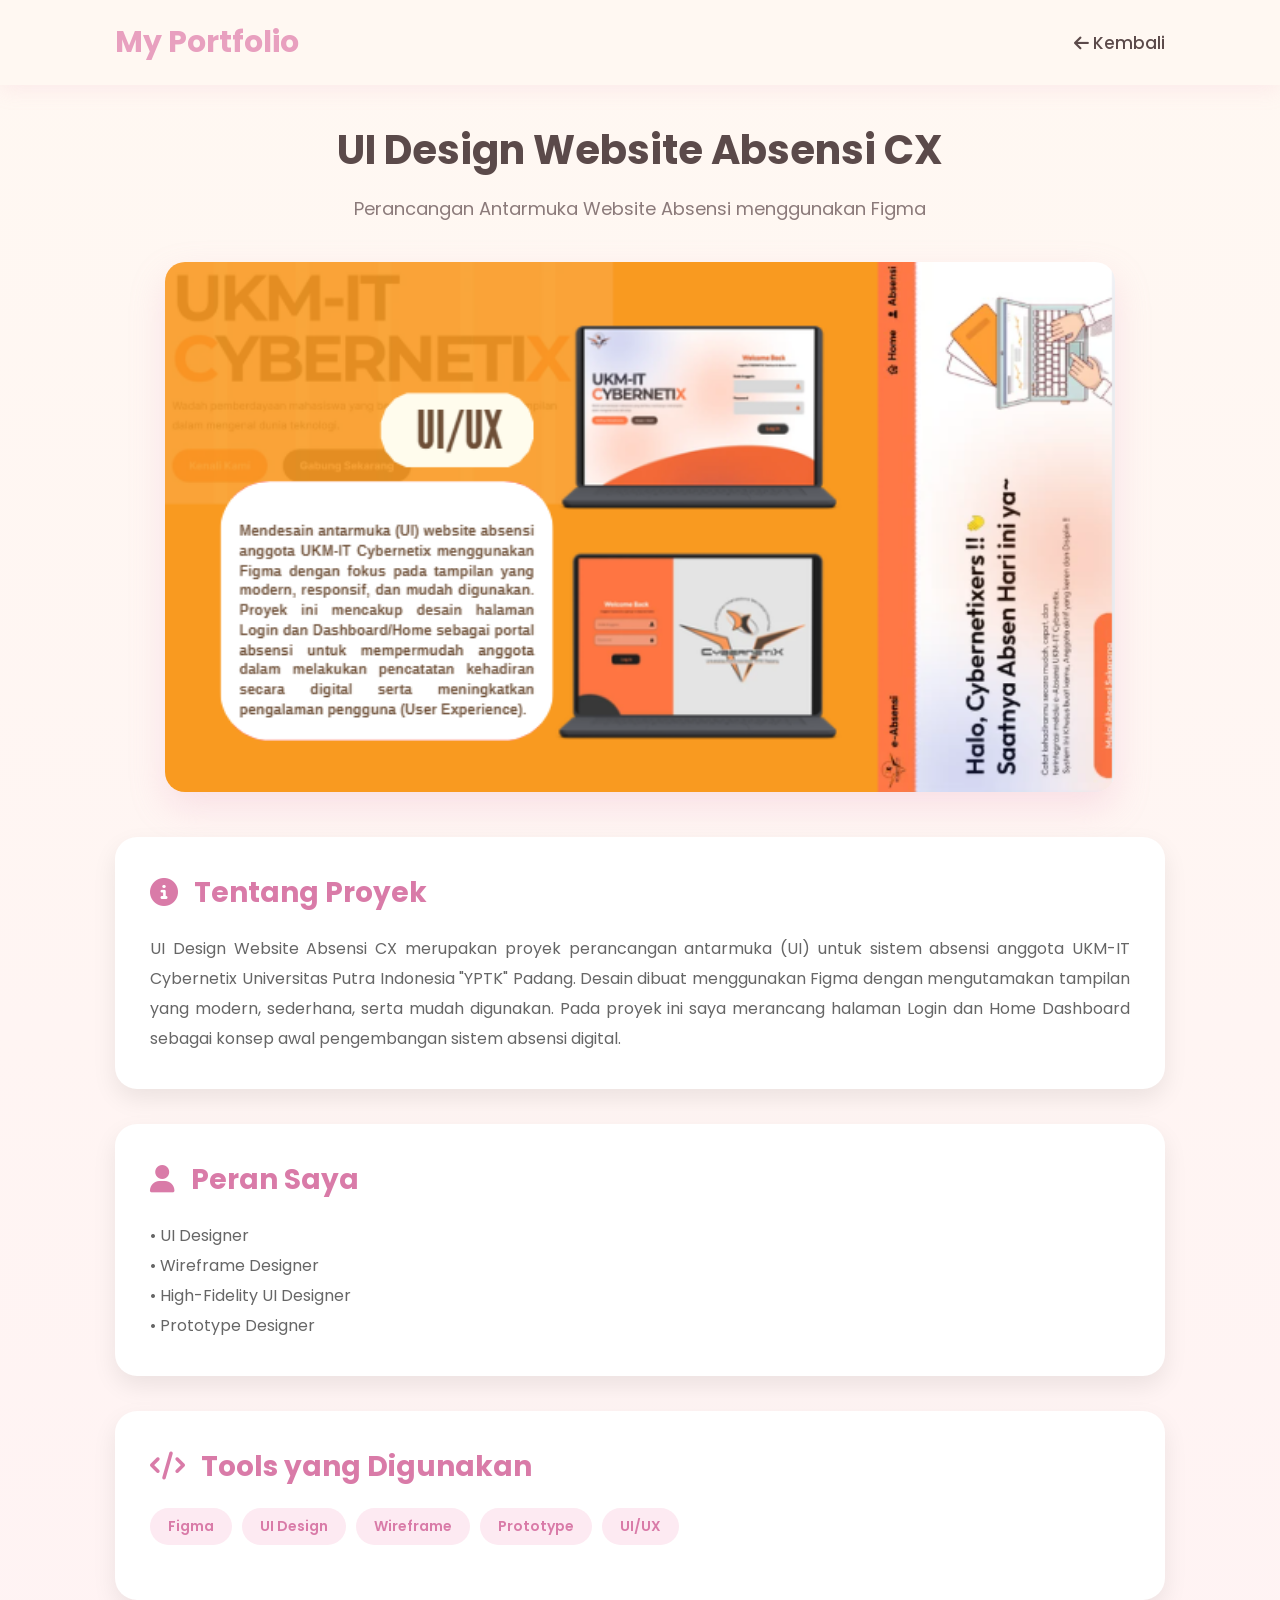
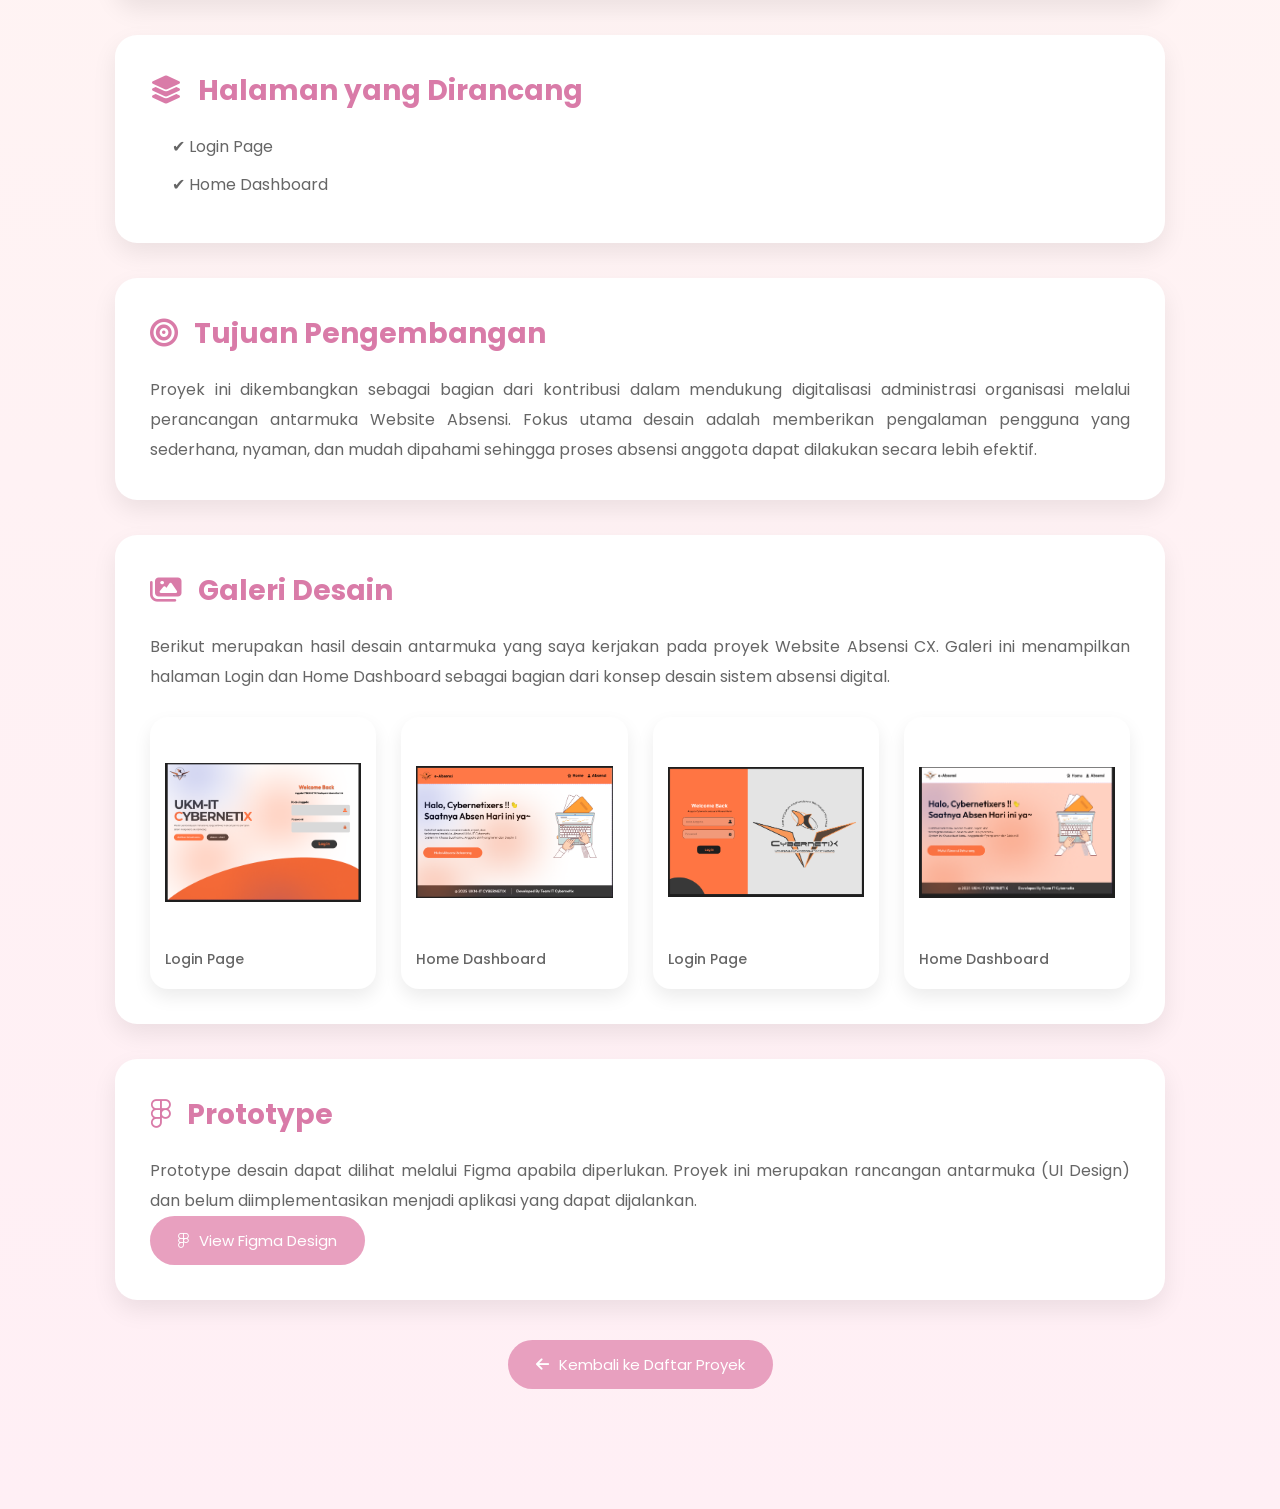
==== cx.html @ 1b03109c "Add files via upload" ====
<!DOCTYPE html>
<html lang="id">

<head>

<meta charset="UTF-8">
<meta name="viewport" content="width=device-width, initial-scale=1.0">

<title>UI Design Website Absensi CX | Vazra Illahi</title>

<link rel="stylesheet" href="style.css">

<link href="https://fonts.googleapis.com/css2?family=Poppins:wght@300;400;500;600;700;800&display=swap" rel="stylesheet">

<link rel="stylesheet"
href="https://cdnjs.cloudflare.com/ajax/libs/font-awesome/6.7.2/css/all.min.css">

</head>

<body>

<header class="header">

<a href="index.html" class="logo">
<span>My Portfolio</span>
</a>

<nav class="navbar">

<a href="project.html">
<i class="fa-solid fa-arrow-left"></i>
Kembali
</a>

</nav>

</header>

<section class="project-detail">

<h1 class="heading">
UI Design Website Absensi CX
</h1>

<p class="project-subtitle">
Perancangan Antarmuka Website Absensi menggunakan Figma
</p>

<img src="images/project4.png" class="hero-image">

<!-- ================= Tentang ================= -->

<div class="detail-box">

<h2>
<i class="fa-solid fa-circle-info"></i>
Tentang Proyek
</h2>

<p>

UI Design Website Absensi CX merupakan proyek perancangan antarmuka
(UI) untuk sistem absensi anggota UKM-IT Cybernetix Universitas Putra
Indonesia "YPTK" Padang. Desain dibuat menggunakan Figma dengan
mengutamakan tampilan yang modern, sederhana, serta mudah digunakan.
Pada proyek ini saya merancang halaman Login dan Home Dashboard
sebagai konsep awal pengembangan sistem absensi digital.

</p>

</div>

<!-- ================= Peran ================= -->

<div class="detail-box">

<h2>
<i class="fa-solid fa-user"></i>
Peran Saya
</h2>

<p>

• UI Designer

<br>

• Wireframe Designer

<br>

• High-Fidelity UI Designer

<br>

• Prototype Designer

</p>

</div>

<!-- ================= Teknologi ================= -->

<div class="detail-box">

<h2>
<i class="fa-solid fa-code"></i>
Tools yang Digunakan
</h2>

<div class="project-tech">

<span>Figma</span>

<span>UI Design</span>

<span>Wireframe</span>

<span>Prototype</span>

<span>UI/UX</span>

</div>

</div>

<!-- ================= Halaman ================= -->

<div class="detail-box">

<h2>
<i class="fa-solid fa-layer-group"></i>
Halaman yang Dirancang
</h2>

<ul>

<li>✔ Login Page</li>

<li>✔ Home Dashboard</li>

</ul>

</div>

<!-- ================= Tujuan ================= -->

<div class="detail-box">

<h2>

<i class="fa-solid fa-bullseye"></i>

Tujuan Pengembangan

</h2>

<p>

Proyek ini dikembangkan sebagai bagian dari kontribusi dalam
mendukung digitalisasi administrasi organisasi melalui perancangan
antarmuka Website Absensi. Fokus utama desain adalah memberikan
pengalaman pengguna yang sederhana, nyaman, dan mudah dipahami
sehingga proses absensi anggota dapat dilakukan secara lebih efektif.

</p>

</div>

<!-- ================= Gallery ================= -->

<div class="detail-box">

<h2>

<i class="fa-solid fa-images"></i>

Galeri Desain

</h2>

<p class="gallery-text">

Berikut merupakan hasil desain antarmuka yang saya kerjakan pada
proyek Website Absensi CX. Galeri ini menampilkan halaman Login
dan Home Dashboard sebagai bagian dari konsep desain sistem absensi
digital.

</p>

<div class="gallery">

<div class="gallery-item">
<img src="images/cxdesain1.png">
<p>Login Page</p>
</div>

<div class="gallery-item">
<img src="images/cxdesain2.png">
<p>Home Dashboard</p>
</div>

<div class="gallery-item">
<img src="images/cxdesain3.png">
<p>Login Page</p>
</div>

<div class="gallery-item">
<img src="images/cxdesain4.png">
<p>Home Dashboard</p>
</div>

</div>

</div>

<!-- ================= Prototype ================= -->

<div class="detail-box">

<h2>

<i class="fa-brands fa-figma"></i>

Prototype

</h2>

<p>

Prototype desain dapat dilihat melalui Figma apabila diperlukan.
Proyek ini merupakan rancangan antarmuka (UI Design) dan belum
diimplementasikan menjadi aplikasi yang dapat dijalankan.

</p>

<a href="https://www.figma.com/design/jfM1y0hmp3lhwWp7ciaz3V/Untitled?node-id=0-1&t=AN0qfxcrF9QN7iwA-1"
target="_blank"
class="project-btn">

<i class="fa-brands fa-figma"></i>
View Figma Design

</a>

</div>

<div style="text-align:center;margin-top:40px;">

<a href="project.html" class="project-btn">

<i class="fa-solid fa-arrow-left"></i>

Kembali ke Daftar Proyek

</a>

</div>

</section>

</body>

</html>
---- style.css ----
/* ==========================================================
   GOOGLE FONT
========================================================== */
@import url('https://fonts.googleapis.com/css2?family=Poppins:wght@300;400;500;600;700;800&display=swap');

/* ==========================================================
   RESET
========================================================== */
*{
    margin:0;
    padding:0;
    box-sizing:border-box;
    text-decoration:none;
    list-style:none;
    scroll-behavior:smooth;
    font-family:'Poppins',sans-serif;
}

html{
    font-size:62.5%;
    overflow-x:hidden;
}

body{
    background:#FFF8F2;
    color:#5B4A4A;
    overflow-x:hidden;
}

img{
    display:block;
    max-width:100%;
}

section{
    min-height:100vh;
    padding:10rem 9% 4rem;
}

/* ==========================================================
   SCROLLBAR
========================================================== */
::-webkit-scrollbar{
    width:10px;
}

::-webkit-scrollbar-track{
    background:#FFF8F2;
}

::-webkit-scrollbar-thumb{
    background:#E8A0BF;
    border-radius:30px;
}

::-webkit-scrollbar-thumb:hover{
    background:#D97BA8;
}

/* ==========================================================
   HEADER
========================================================== */

.header{
    position:fixed;
    top:0;
    left:0;
    width:100%;
    padding:2rem 9%;
    display:flex;
    justify-content:space-between;
    align-items:center;
    background:rgba(255,248,242,.95);
    backdrop-filter:blur(12px);
    box-shadow:0 5px 20px rgba(232,160,191,.15);
    z-index:1000;
}

/* ==========================================================
   LOGO
========================================================== */

.logo{
    font-size:3rem;
    font-weight:700;
    color:#5B4A4A;
}

.logo span{
    color:#E8A0BF;
}

/* ==========================================================
   NAVBAR
========================================================== */

.navbar{
    display:flex;
    gap:3rem;
}

.navbar a{
    position:relative;
    color:#5B4A4A;
    font-size:1.7rem;
    font-weight:500;
    transition:.3s;
}

.navbar a:hover,
.navbar a.active{
    color:#D97BA8;
}

.navbar a::after{
    content:"";
    position:absolute;
    left:0;
    bottom:-8px;
    width:0;
    height:3px;
    background:#E8A0BF;
    transition:.35s;
}

.navbar a:hover::after,
.navbar a.active::after{
    width:100%;
}

/* ==========================================================
   MENU ICON
========================================================== */

#menu-icon{
    display:none;
    font-size:3rem;
    color:#D97BA8;
    cursor:pointer;
}

/* ==========================================================
   SECTION TITLE
========================================================== */

.heading{
    text-align:center;
    font-size:4rem;
    font-weight:700;
    margin-bottom:6rem;
    color:#5B4A4A;
}

.heading span{
    color:#D97BA8;
}

/* ==========================================================
   HOME
========================================================== */

.home{
    display:flex;
    justify-content:space-between;
    align-items:center;
    gap:6rem;
}

.home-content{
    max-width:650px;
}

.home-content h3{
    font-size:2.8rem;
    color:#8B6F74;
}

.home-content h1{
    margin:.8rem 0;
    font-size:6.5rem;
    color:#5B4A4A;
}

.home-content h2{
    margin-bottom:2rem;
    font-size:3rem;
    color:#5B4A4A;
}

.home-content h2 span{
    color:#D97BA8;
}

.home-content p{
    margin-bottom:3rem;
    font-size:1.7rem;
    line-height:3rem;
    color:#7C676B;
}

/* ==========================================================
   SOCIAL
========================================================== */

.social-icons{
    display:flex;
    gap:18px;
    margin-bottom:35px;
}

.social-icons a{
    width:50px;
    height:50px;
    border-radius:50%;
    display:flex;
    justify-content:center;
    align-items:center;
    border:2px solid #E8A0BF;
    color:#D97BA8;
    background:#fff;
    font-size:20px;
    transition:.35s;
}

.social-icons a:hover{
    background:#E8A0BF;
    color:#fff;
    transform:translateY(-8px);
    box-shadow:0 10px 25px rgba(232,160,191,.35);
}

/* ==========================================================
   BUTTON
========================================================== */

.btn-group{
    display:flex;
    gap:20px;
    flex-wrap:wrap;
}

.btn,
.btn2{
    display:inline-flex;
    align-items:center;
    justify-content:center;
    gap:10px;
    padding:15px 35px;
    border-radius:40px;
    font-size:1.6rem;
    font-weight:600;
    transition:.35s;
}

.btn{
    background:#E8A0BF;
    color:#fff;
}

.btn:hover{
    background:#D97BA8;
    transform:translateY(-5px);
    box-shadow:0 10px 25px rgba(232,160,191,.35);
}

.btn2{
    border:2px solid #E8A0BF;
    color:#D97BA8;
}

.btn2:hover{
    background:#E8A0BF;
    color:#fff;
}

/* ==========================================================
   PROFILE
========================================================== */

.home-img{
    display:flex;
    justify-content:center;
    align-items:center;
}

.home-img img{
    width:380px;
    height:380px;
    object-fit:cover;
    border-radius:50%;
    border:8px solid #F5C7DA;
    box-shadow:
        0 0 20px #F5C7DA,
        0 0 45px #FDEAF2;
    animation:floatImage 4s ease-in-out infinite;
}

@keyframes floatImage{

    0%{
        transform:translateY(0);
    }

    50%{
        transform:translateY(-15px);
    }

    100%{
        transform:translateY(0);
    }

}

/* ==========================================================
   ABOUT
========================================================== */

#tentang{
    background:#FDF2F8;
}

.about-content{
    max-width:900px;
    margin:auto;
    background:#fff;
    padding:45px;
    border-radius:25px;
    box-shadow:0 10px 30px rgba(232,160,191,.15);
    transition:.35s;
}

.about-content:hover{
    transform:translateY(-8px);
    box-shadow:0 15px 35px rgba(232,160,191,.35);
}

.about-content p{
    text-align:justify;
    color:#7C676B;
    font-size:1.7rem;
    line-height:3rem;
}

/* ==========================================================
   RESPONSIVE
========================================================== */

@media(max-width:991px){

.home{
    flex-direction:column-reverse;
    text-align:center;
}

.home-img img{
    width:300px;
    height:300px;
}

.about-content{
    padding:35px;
}

}

@media(max-width:768px){

html{
    font-size:55%;
}

.navbar{
    gap:2rem;
}

.heading{
    font-size:3.2rem;
}

.home-content h1{
    font-size:5rem;
}

.home-content h2{
    font-size:2.6rem;
}

.about-content{
    padding:30px;
}

.about-content p{
    text-align:left;
}

}

/*=================================================
                    SKILLS
=================================================*/

#skills-page{
    padding:120px 9%;
    background:#FFF8F2;
    min-height:100vh;
}

.skills-section{
    display:grid;
    grid-template-columns:repeat(3,1fr);
    gap:25px;
    align-items:stretch;
    margin-top:40px;
}

.skill-card{

    background:#fff;

    border-radius:25px;

    padding:28px;

    box-shadow:0 12px 30px rgba(233,170,195,.18);

    transition:.35s;

    display:flex;

    flex-direction:column;

    height:100%;
}

.skill-card:hover{

    transform:translateY(-8px);

    box-shadow:0 20px 40px rgba(233,170,195,.28);

}

.skill-card h3{

    color:#e37ba8;

    margin-bottom:22px;

    font-size:20px;

    display:flex;

    align-items:center;

    gap:12px;

}

.skill-card ul{

    list-style:none;

    padding:0;

    margin:0;

}

.skill-card ul li{

    margin-bottom:18px;

    line-height:1.7;

    color:#555;

    font-size:12px;

}

/*=================================================
                    TOOLS
=================================================*/

.tools-grid{
    display:grid;
    grid-template-columns:repeat(3,1fr);
    gap:20px;
    margin-top:20px;
}

.tool{
    text-align:center;
}

.tool i{
    width:65px;
    height:65px;
    border-radius:50%;
    display:flex;
    justify-content:center;
    align-items:center;
    margin:auto;
    background:#FDEAF2;
    font-size:32px;
    box-shadow:0 8px 20px rgba(232,160,191,.20);
    transition:.35s;
}

.tool img{
    width:45px;
    height:45px;
    object-fit:contain;
    margin:auto;
}

.tool i:hover{
    transform:translateY(-6px);
}

.tool span{
    display:block;
    margin-top:12px;
    font-size:14px;
    font-weight:600;
    color:#555;
}

/*=================================================
                EDUCATION
=================================================*/

#pendidikan{
    padding:120px 9%;
    background:#FFF8F2;
}

.education-gallery{
    display: grid;
    grid-template-columns: repeat(3, 220px);
    justify-content: center;
    gap: 25px;
}

.education-image img{
    width:50%;
    height:250px;
    object-fit:cover;
    border-radius:20px;
}

.timeline{
    position:relative;
}

.timeline::before{
    content:"";
    position:absolute;
    left:5px;
    width:4px;
    height:100%;
    background:#E8A0BF;
}

.timeline-item{
    position:relative;
    padding-left:55px;
    margin-bottom:30px;
}
.circle{
    position:absolute;
    left:8px;
    top:18px;
    width:28px;
    height:28px;
    border-radius:50%;
    background:#E8A0BF;
    border:5px solid #FFF8F2;
}

.content{
    width:100%;
    background:#fff;
    border-radius:20px;
    padding:25px;
    overflow:hidden;
}

.content:hover{
    transform:translateY(-8px);
    box-shadow:0 15px 30px rgba(232,160,191,.30);
}

.date{
    display:inline-block;
    background:#FDEAF2;
    color:#D97BA8;
    padding:8px 18px;
    border-radius:30px;
    font-size:14px;
    font-weight:600;
    margin-bottom:20px;
}

.content h3{
    font-size:26px;
    color:#444;
}

.content h4{
    color:#D97BA8;
    font-size:19px;
    margin:15px 0;
}

.content p{
    color:#666;
    font-size:16px;
    line-height:30px;
    text-align:justify;
}

/*==========================
    EDUCATION MODERN
===========================*/

.content{

    position:relative;

    border-radius:25px;

    background:#fff;

    padding:35px;

    box-shadow:0 15px 35px rgba(232,160,191,.12);

    transition:.35s;

}

.content:hover{

    transform:translateY(-8px);

    box-shadow:0 20px 45px rgba(232,160,191,.28);

}

.content::before{

    content:"";

    position:absolute;

    top:0;
    left:0;

    width:100%;
    height:6px;

    background:linear-gradient(
        90deg,
        #E8A0BF,
        #F7BDD6,
        #FFE5EF
    );

}

/*========== INFO BOX ==========*/

.edu-info{

    display:flex;

    gap:18px;

    margin:25px 0;

}

.info-box{

    flex:1;

    background:#FFF3F8;

    border-radius:18px;

    padding:18px;

    text-align:center;

    transition:.35s;

    box-shadow:0 8px 18px rgba(232,160,191,.12);

}

.info-box:hover{

    transform:translateY(-6px);

}

.info-box i{

    font-size:22px;

    color:#E37BA8;

    margin-bottom:8px;

}

.info-box span{

    display:block;

    font-size:12px;

    color:#888;

}

.info-box h5{

    font-size:18px;

    margin-top:5px;

    color:#444;

}

/*========== TAG ==========*/

.edu-tags{

    display:flex;

    flex-wrap:wrap;

    gap:10px;

    margin-top:20px;

}

.edu-tags span{

    background:#FFE6F2;

    color:#D97BA8;

    padding:8px 16px;

    border-radius:30px;

    font-size:13px;

    font-weight:600;

}

@media (max-width:768px){

.content{

    padding:22px;

}

.edu-info{

    display:flex;

    flex-direction:row;

    gap:8px;

}

.info-box{

    flex:1;

    min-width:0;

    padding:10px 6px;

}

.info-box i{

    font-size:16px;

}

.info-box span{

    font-size:9px;

}

.info-box h5{

    font-size:12px;

}

.content h3{

    font-size:22px;

}

.content h4{

    font-size:17px;

}

.content p{

    font-size:14px;

    line-height:26px;

}

}
/*=================================================
                EXPERIENCE
=================================================*/

#experience-page{
    padding:120px 9%;
    background:#FFF8F2;
}

.experience-timeline{
    max-width:950px;
    margin:auto;
    position:relative;
}

.experience-timeline::before{
    content:"";
    position:absolute;
    left:20px;
    width:4px;
    height:100%;
    background:#E8A0BF;
}

.experience-item{

    position:relative;

    padding-left:70px;

    margin-bottom:40px;

    width:100%;

}

.experience-dot{
    position:absolute;
    left:8px;
    top:18px;
    width:28px;
    height:28px;
    background:#E8A0BF;
    border-radius:50%;
    border:5px solid #FFF8F2;
}

.experience-content{
    width:100%;
    max-width:100%;
    background:#fff;
    padding:35px;
    border-radius:20px;
    box-shadow:0 10px 25px rgba(0,0,0,.08);
    box-sizing:border-box;
}

.experience-content:hover{
    transform:translateY(-8px);
    box-shadow:0 15px 35px rgba(232,160,191,.30);
}

.experience-year{
    display:inline-block;
    background:#FDEAF2;
    color:#D97BA8;
    padding:8px 18px;
    border-radius:30px;
    font-size:14px;
    font-weight:600;
    margin-bottom:18px;
}

.experience-content h3{
    font-size:24px;
    color:#444;
    margin-bottom:15px;
}

.experience-content p{
    color:#666;
    font-size:16px;
    line-height:30px;
}

/*=================================================
                GALLERY FOTO
=================================================*/

.activity-gallery{
    display:flex;
    flex-wrap:wrap;
    gap:15px;
    margin-top:25px;
}

.activity-gallery img{
    width:230px;
    height:170px;
    object-fit:cover;
    border-radius:15px;
    border:4px solid #fff;
    box-shadow:0 8px 20px rgba(0,0,0,.08);
    transition:.35s;
}

.activity-gallery img:hover{
    transform:scale(1.05);
}

/*=================================================
        ORGANIZATION CERTIFICATE
=================================================*/

.organization-certificate{
    margin-top:35px;
}

.organization-certificate h4{
    color:#D97BA8;
    font-size:12px;
    margin-bottom:10px;
}

.certificate-gallery{
    display:flex;
    flex-wrap:wrap;
    gap:20px;
}

.certificate-gallery img{
    width:200px;
    border-radius:15px;
    border:4px solid #fff;
    box-shadow:0 10px 20px rgba(0,0,0,.08);
    transition:.35s;
}

.certificate-gallery img:hover{
    transform:scale(1.05);
}

/* ================= Certificates ================= */

.certificate-container{
    display: grid;
    grid-template-columns: repeat(3, 1fr);
    gap: 25px;
    margin-top: 40px;
}

.certificate-card{
    background: #fff;
    border-radius: 20px;
    overflow: hidden;
    box-shadow: 0 10px 25px rgba(232, 160, 191, 0.18);
    transition: 0.3s;
    text-align: center;
    padding-bottom: 20px;
}

.certificate-card:hover{
    transform: translateY(-8px);
    box-shadow: 0 15px 35px rgba(232,160,191,.3);
}

.certificate-card img{
    width: 100%;
    height: 220px;
    object-fit: cover;
}

.certificate-card h3{
    margin: 15px 15px 8px;
    font-size: 18px;
    color: #444;
}

.certificate-card p{
    font-size: 14px;
    color: #777;
}

/* Tablet */

@media (max-width:992px){

    .certificate-container{
        grid-template-columns: repeat(4,1fr);
    }

}



/* Mobile */

@media (max-width:768px){

    .certificate-container{
        grid-template-columns:4fr;
    }

}

/*=================================================
                RESPONSIVE
=================================================*/

@media(max-width:991px){

.education-wrapper{
    grid-template-columns:1fr;
}

.education-image{
    text-align:center;
}

.education-image img{
    width:280px;
}

.tools-grid{
    grid-template-columns:repeat(2,1fr);
}

.activity-gallery{
    justify-content:center;
}

}

@media(max-width:768px){

.tools-grid{
    grid-template-columns:repeat(2,1fr);
}

.activity-gallery img{
    width:100%;
    max-width:280px;
    height:180px;
}

.certificate-gallery{
    justify-content:center;
}

.certificate-gallery img{
    width:280px;
}

.timeline-item{

    position:relative;

    padding-left:70px;

    margin-bottom:40px;

    width:100%;

}

.timeline::before,
.experience-timeline::before{
    left:15px;
}

.circle,
.experience-dot{
    left:2px;
}

}

/*==================================================
                PROJECT PAGE
==================================================*/

#projects-page{
    padding:90px 9% 80px;
    background:#FFF8F2;
    min-height:100vh;
}

.heading{
    margin-bottom:15px;
}

.project-text{
    max-width:850px;
    margin:0 auto 40px;
    text-align:center;
    color:#666;
    font-size:17px;
    line-height:30px;
}

.project-container{
    display:grid;
    grid-template-columns:repeat(auto-fit,minmax(360px,1fr));
    gap:30px;
    align-items:start;
}

.project-card{
    background:#fff;
    border-radius:25px;
    overflow:hidden;
    box-shadow:0 12px 28px rgba(0,0,0,.08);
    transition:.35s;
}

.project-card:hover{
    transform:translateY(-10px);
    box-shadow:0 20px 40px rgba(232,160,191,.30);
}

.project-card img{
    width:100%;
    height:240px;
    object-fit:cover;
}

.project-content{
    padding:28px;
}

.project-content h3{
    color:#D97BA8;
    font-size:24px;
    margin-bottom:15px;
}

.project-content p{
    color:#666;
    font-size:16px;
    line-height:28px;
    margin-bottom:20px;
}

.project-tech{
    display:flex;
    flex-wrap:wrap;
    gap:10px;
    margin:20px 0;
}

.project-tech span{
    background:#FDEAF2;
    color:#D97BA8;
    padding:8px 18px;
    border-radius:30px;
    font-size:14px;
    font-weight:600;
}

.project-btn{
    display:inline-flex;
    align-items:center;
    gap:10px;
    padding:13px 28px;
    background:#E8A0BF;
    color:#fff;
    border-radius:40px;
    font-size:15px;
    transition:.35s;
}

.project-btn:hover{
    background:#D97BA8;
    transform:translateY(-4px);
}

/*==================================================
                PROJECT DETAIL
==================================================*/

.project-detail{
    padding:120px 9%;
    background:linear-gradient(180deg,#FFF8F2,#FFEFF5);
    min-height:100vh;
}

.project-detail .heading{
    margin-bottom:15px;
}

.project-subtitle{
    text-align:center;
    color:#8B7A7A;
    font-size:18px;
    margin-bottom:40px;
}

/* Hero */

.hero-image{
    display:block;
    width:100%;
    max-width:950px;
    margin:0 auto 45px;
    border-radius:20px;
    box-shadow:0 15px 35px rgba(232,160,191,.25);
}

/* Card */

.detail-box{
    max-width:1100px;
    margin:35px auto;
    background:#fff;
    border-radius:22px;
    padding:35px;
    box-shadow:0 10px 25px rgba(0,0,0,.08);
    transition:.35s;
}

.detail-box:hover{
    transform:translateY(-6px);
    box-shadow:0 18px 35px rgba(232,160,191,.25);
}

.detail-box h2{
    color:#D97BA8;
    font-size:28px;
    margin-bottom:20px;
}

.detail-box h2 i{
    margin-right:10px;
}

.detail-box p{
    color:#666;
    font-size:16px;
    line-height:30px;
    text-align:justify;
}

.detail-box ul{
    padding-left:22px;
}

.detail-box li{
    color:#666;
    font-size:16px;
    line-height:30px;
    margin-bottom:8px;
}

/*==================================================
                    GALLERY
==================================================*/

.gallery-text{
    margin-bottom:25px;
    text-align:center;
}

.gallery{
    display:grid;
    grid-template-columns:repeat(auto-fit,minmax(220px,1fr));
    gap:25px;
}

.gallery-item{
    background:#fff;
    border-radius:18px;
    padding:15px;
    text-align:center;
    box-shadow:0 8px 18px rgba(0,0,0,.08);
    transition:.3s;
}

.gallery-item:hover{
    transform:translateY(-6px);
    box-shadow:0 15px 30px rgba(232,160,191,.30);
}

.gallery-item img{
    width:600% !important;
    height:200px !important;
    object-fit:contain;
    display:block;
    margin:auto;

}

.gallery-item p{
    margin-top:12px;
    color:#666;
    font-size:14px;
    font-weight:500;
}

/*==================================================
            IMAGE UNTUK SERVQUAL & SKINCARE
==================================================*/

.project-gallery{
    display:grid;
    grid-template-columns:repeat(auto-fit,minmax(280px,1fr));
    gap:25px;
}

.project-gallery img{
    width:100%;
    height:220px;
    object-fit:cover;
    border-radius:18px;
    box-shadow:0 10px 20px rgba(0,0,0,.08);
    transition:.3s;
}

.project-gallery img:hover{
    transform:scale(1.03);
}

/*==================================================
                RESPONSIVE
==================================================*/

@media(max-width:768px){

.project-container{
    grid-template-columns:1fr;
}

.detail-box{
    padding:25px;
}

.hero-image{
    max-width:100%;
}

.gallery{
    grid-template-columns:repeat(2,1fr);
}

.gallery-item img{
    width:75px !important;
    height:150px !important;
}

.project-gallery{
    grid-template-columns:1fr;
}

}


/*==================================================
                    CONTACT
==================================================*/

#kontak{
    padding:120px 9%;
    background:#FFF8F2;
}

.contact-card{
    max-width:1200px;
    margin:auto;
    background:#fff;
    border-radius:25px;
    padding:50px;
    box-shadow:0 15px 30px rgba(0,0,0,.08);
}

.contact-card h3{
    text-align:center;
    color:#D97BA8;
    font-size:36px;
    margin-bottom:15px;
}

.contact-card p{
    text-align:center;
    color:#666;
    font-size:17px;
    line-height:30px;
    margin-bottom:40px;
}

.contact-info{
    display:grid;
    grid-template-columns:repeat(auto-fit,minmax(420px,1fr));
    gap:25px;
}

.contact-item{
    display:flex;
    align-items:center;
    gap:20px;
    background:#FDEAF2;
    border-radius:20px;
    padding:25px;
    transition:.35s;
}

.contact-item:hover{
    transform:translateY(-6px);
    box-shadow:0 15px 30px rgba(232,160,191,.30);
}

.contact-item i{
    width:65px;
    height:65px;
    background:#E8A0BF;
    color:#fff;
    border-radius:50%;
    display:flex;
    justify-content:center;
    align-items:center;
    font-size:28px;
    flex-shrink:0;
}

.contact-item span{
    display:block;
    color:#444;
    font-size:18px;
    font-weight:700;
    margin-bottom:5px;
}

.contact-item a,
.contact-item p{
    margin:0;
    color:#666;
    text-decoration:none;
    text-align:left;
    line-height:28px;
    font-size:15px;
    word-break:break-word;
}

.contact-item a:hover{
    color:#D97BA8;
}

/*==================================================
                    FOOTER
==================================================*/

footer{
    background:#F8D7E6;
    text-align:center;
    padding:30px 20px;
}

footer p{
    color:#5B4A4A;
    font-size:15px;
}

/*==================================================
                BACK TO TOP
==================================================*/

#topBtn{
    position:fixed;
    right:25px;
    bottom:25px;
    width:55px;
    height:55px;
    border:none;
    border-radius:50%;
    background:#E8A0BF;
    color:#fff;
    font-size:22px;
    cursor:pointer;
    display:none;
    transition:.35s;
    box-shadow:0 8px 20px rgba(232,160,191,.35);
}

#topBtn:hover{
    background:#D97BA8;
    transform:translateY(-5px);
}

/*==================================================
                RESPONSIVE
==================================================*/

@media(max-width:991px){

.certificate-container{
    grid-template-columns:repeat(2,1fr);
}

.contact-info{
    grid-template-columns:1fr;
}

}

@media(max-width:768px){

.certificate-container{
    grid-template-columns:1fr;
}

.contact-card{
    padding:30px;
}

.contact-card h3{
    font-size:28px;
}

.contact-card p{
    font-size:15px;
}

.contact-item{
    padding:18px;
}

.contact-item i{
    width:55px;
    height:55px;
    font-size:22px;
}

.contact-item span{
    font-size:16px;
}

.contact-item a,
.contact-item p{
    font-size:14px;
}

}

@media(max-width:500px){

.heading{
    font-size:2.8rem;
}

.logo{
    font-size:2.4rem;
}

.home-content h1{
    font-size:4.3rem;
}

.home-img img{
    width:250px;
    height:250px;
}

.btn,
.btn2{
    width:100%;
    justify-content:center;
}

.tools-grid{
    grid-template-columns:repeat(2,1fr);
}

.project-content h3{
    font-size:22px;
}

.detail-box{
    padding:20px;
}

.detail-box h2{
    font-size:22px;
}

}

/*================ WELCOME PAGE =================*/

.welcome-page{
    height:100vh;
    display:flex;
    justify-content:center;
    align-items:center;
    overflow:hidden;
    background:linear-gradient(135deg,#FFF8F2,#FDEAF2);
    position:relative;
}

/* Card */

.welcome-card{
    width:500px;              /* sebelumnya 650px */
    padding:45px 40px;        /* sebelumnya 70px */
    background:rgba(255,255,255,.60);
    backdrop-filter:blur(18px);
    border:1px solid rgba(255,255,255,.7);
    border-radius:30px;
    text-align:center;
    box-shadow:0 20px 45px rgba(232,160,191,.20);
    position:relative;
    z-index:2;
    animation:fadeUp 1s ease;
}

/* Icon */

.welcome-icon{
    width:85px;
    height:85px;
    margin:auto;
    border-radius:50%;
    background:#fff;
    display:flex;
    justify-content:center;
    align-items:center;
    font-size:38px;
    color:#D97BA8;
    box-shadow:0 10px 25px rgba(232,160,191,.25);
    margin-bottom:22px;
    animation:float 4s infinite;
}

.welcome-card h3{
    font-size:18px;
    font-weight:400;
    color:#888;
}

.welcome-card h1{
    font-size:42px;
    color:#D97BA8;
    margin:8px 0;
}

.welcome-card h2{
    font-size:26px;
    color:#5B4A4A;
    margin-bottom:18px;
}

.line{
    width:80px;
    height:3px;
    background:#E8A0BF;
    margin:18px auto;
    border-radius:20px;
}

.welcome-card p{
    font-size:15px;
    line-height:28px;
    color:#777;
    margin-bottom:30px;
}

/* Button */

.welcome-btn{
    display:inline-flex;
    align-items:center;
    gap:10px;
    padding:14px 30px;
    border-radius:40px;
    background:#E8A0BF;
    color:#fff;
    font-size:16px;
    font-weight:600;
    transition:.35s;
}

.welcome-btn:hover{
    transform:translateY(-5px);
    background:#D97BA8;
    box-shadow:0 10px 25px rgba(232,160,191,.35);
}

/* Blob */

.blob{
    position:absolute;
    border-radius:50%;
    filter:blur(70px);
    opacity:.35;
    animation:move 15s infinite alternate;
}

.one{
    width:220px;
    height:220px;
    background:#FFD7E8;
    top:-60px;
    left:-60px;
}

.two{
    width:260px;
    height:260px;
    background:#FFE7D9;
    bottom:-80px;
    right:-60px;
}

.three{
    width:160px;
    height:160px;
    background:#F8BDD4;
    top:50%;
    left:65%;
}

@keyframes move{
    100%{
        transform:translate(60px,-40px);
    }
}

@keyframes float{
    50%{
        transform:translateY(-10px);
    }
}

@keyframes fadeUp{
    from{
        opacity:0;
        transform:translateY(30px);
    }
    to{
        opacity:1;
        transform:translateY(0);
    }
}
/*================ SPLASH LOADING ================*/

.loading-body{

    height:100vh;

    display:flex;
    justify-content:center;
    align-items:center;

    background:linear-gradient(135deg,#FFF8F2,#FDEAF2);

}

.loading-card{

    text-align:center;

}

.loading-card h2{

    font-size:36px;
    color:#D97BA8;
    margin-top:35px;

}

.loading-card p{

    font-size:18px;
    color:#777;
    margin-top:10px;

}

/* Loader */

.loader{

    width:90px;
    height:90px;

    border:8px solid #F7D7E6;
    border-top:8px solid #D97BA8;

    border-radius:50%;

    animation:spin 1s linear infinite;

    margin:auto;

}

@keyframes spin{

100%{

transform:rotate(360deg);

}

}

/*================ GALLERY MAGANG =================*/

.internship-gallery{

    margin-top:40px;

}

.internship-gallery h4{

    font-size:22px;
    color:#D97BA8;
    margin-bottom:25px;

    display:flex;
    align-items:center;
    gap:10px;

}

.gallery-grid{

    display:grid;

    grid-template-columns:repeat(auto-fit,minmax(180px,1fr));

    gap:20px;

}

.gallery-card{

    background:#fff;

    border-radius:18px;

    overflow:hidden;

    box-shadow:0 8px 20px rgba(0,0,0,.08);

    transition:.35s;

}

.gallery-card:hover{

    transform:translateY(-6px);

    box-shadow:0 15px 30px rgba(232,160,191,.35);

}

.gallery-card img{

    width:100% !important;

    height:180px !important;

    object-fit:cover;

    display:block;

}

.gallery-card p{

    padding:12px;

    text-align:center;

    font-size:15px;

    color:#666;

    font-weight:500;

}



@media(max-width:500px){

.gallery-grid{

    grid-template-columns:1fr;

}

}

@keyframes slideLeft{

    from{
        opacity:0;
        transform:translateX(-100px);
    }

    to{
        opacity:1;
        transform:translateX(0);
    }

}

/* Page Animation */
body{
    opacity:0;
    transform:translateY(20px);
    animation:pageLoad .8s ease forwards;
}

@keyframes pageLoad{
    from{
        opacity:0;
        transform:translateY(20px);
    }

    to{
        opacity:1;
        transform:translateY(0);
    }
}

.fade-out{
    opacity:0;
    transform:translateY(-20px);
    transition:.5s;
}


.project-card{
    position:relative;
    overflow:hidden;
    border-radius:20px;
    cursor:pointer;
}

.project-card img{
    width:100%;
    height:320px;
    object-fit:cover;

    filter:grayscale(100%);
    transition:.5s;
}

.overlay{
    position:absolute;
    inset:0;

    background:rgba(0,0,0,.55);

    display:flex;
    flex-direction:column;
    justify-content:flex-end;

    padding:25px;

    opacity:0;

    transition:.5s;
}

.project-card:hover img{

    filter:grayscale(0);

    transform:scale(1.08);

}

.project-card:hover .overlay{

    opacity:1;

}

.overlay h3,
.overlay p,
.overlay a{

    transform:translateY(25px);

    opacity:0;

    transition:.4s;

}

.project-card:hover h3,
.project-card:hover p,
.project-card:hover a{

    transform:translateY(0);

    opacity:1;

}

/* ================= RESPONSIVE TABLET ================= */

@media (max-width:992px){

    html{
        font-size:60%;
    }

    .header{
        padding:2rem 5%;
    }

    section{
        padding:8rem 5%;
    }

    .home{
        gap:4rem;
    }

    .home-img img{
        width:35vw;
    }

}


/* ================= RESPONSIVE MOBILE ================= */

@media (max-width:768px){

    .header{
        padding:15px 5%;
    }

    .navbar{
        display:flex;
        gap:15px;
        flex-wrap:wrap;
        justify-content:center;
        margin-top:10px;
    }

    .home{
        flex-direction:column-reverse;
        text-align:center;
        gap:40px;
    }

    .home-content h1{
        font-size:48px;
    }

    .home-content h2{
        font-size:24px;
    }

    .home-content p{
        font-size:16px;
        line-height:28px;
    }

    .home-img img{
        width:280px;
        height:280px;
    }

    .social-icons{
        justify-content:center;
    }

    .btn-group{
        justify-content:center;
        flex-wrap:wrap;
    }

    .hero-stats{
        justify-content:center;
    }

    .stat-box{
        width:140px;
    }

}

/* ================= SMALL MOBILE ================= */

@media (max-width:480px){

    html{
        font-size:55%;
    }

    .logo{
        font-size:24px;
    }

    .home-content h1{
        font-size:38px;
    }

    .home-content h2{
        font-size:20px;
    }

    .home-content p{
        font-size:15px;
    }

    .home-img img{
        width:220px;
        height:220px;
    }

    .btn,
    .btn2{
        width:100%;
        justify-content:center;
    }

    .btn-group{
        flex-direction:column;
        width:100%;
    }

    .stat-box{
        width:100%;
    }

}

@media (max-width:768px){

    .education-wrapper,
    .project-container,
    .skills-container,
    .experience-container{

        grid-template-columns:1fr;

    }

}
#menu-icon{

    font-size:3rem;
    color:#D97BA8;
    cursor:pointer;

    display:none;

}



/* ==========================================
   RESPONSIVE MOBILE FIX
========================================== */

@media screen and (max-width:768px){

html{
    font-size:55%;
}

body{
    overflow-x:hidden;
}

section{
    padding:90px 20px 50px;
}

/* HEADER */

.header{
    padding:15px 20px;
}

.logo{
    font-size:2.3rem;
}

#menu-icon{
    display:block;
    z-index:1002;
}

.navbar{
    position:absolute;
    top:100%;
    left:0;
    width:100%;
    background:#fff;
    display:none;
    flex-direction:column;
    text-align:center;
    padding:20px 0;
    box-shadow:0 10px 20px rgba(0,0,0,.1);
}

.navbar.active{
    display:flex;
}

.navbar a{
    margin:15px 0;
    font-size:18px;
}

/* HOME */

.home{
    display:flex;
    flex-direction:column-reverse;
    gap:35px;
    text-align:center;
}

.home-content{
    width:100%;
}

.home-content h1{
    font-size:4rem;
}

.home-content h2{
    font-size:2.2rem;
}

.home-content h3{
    font-size:2rem;
}

.home-content p{
    font-size:1.5rem;
    line-height:2.8rem;
}

.home-img img{
    width:240px;
    height:240px;
}

/* BUTTON */

.btn-group{
    flex-direction:column;
}

.btn,
.btn2{
    width:100%;
}

/* CARD */

.about-content,
.skill-card,
.project-card,
.detail-box,
.contact-card,
.content,
.experience-content{

    width:100%;
    padding:20px;

}

/* PROJECT */

.project-container{

    grid-template-columns:1fr;

}

.project-card img{

    height:220px;

}

/* TIMELINE */

.timeline-item,
.experience-item{

    padding-left:45px;

}

.timeline::before,
.experience-timeline::before{

    left:15px;

}

.circle,
.experience-dot{

    left:2px;

}

/* EDUCATION */

.education-gallery{

    grid-template-columns:1fr;

}

.education-image img{

    width:100%;
    height:auto;

}

/* TOOLS */

.tools-grid{

    grid-template-columns:repeat(2,1fr);

}

/* GALLERY */

.gallery{

    grid-template-columns:1fr;

}

.gallery-item{

    width:100%;

}

.gallery-item img{

    width:100% !important;
    height:220px !important;
    object-fit:contain;

}

/* PROJECT GALLERY */

.project-gallery{

    grid-template-columns:1fr;

}

.project-gallery img{

    height:220px;

}

/* CERTIFICATE */

.certificate-container{

    grid-template-columns:1fr;

}

.certificate-gallery{

    justify-content:center;

}

.certificate-gallery img{

    width:100%;

}

/* CONTACT */

.contact-info{

    grid-template-columns:1fr;

}

.contact-item{

    flex-direction:column;
    text-align:center;

}

.contact-item p,
.contact-item a{

    text-align:center;

}

/* FOOTER */

footer{

    padding:25px;

}

img{

    max-width:100%;
    height:auto;

}

}




.about-highlight{

    display:grid;

    grid-template-columns:repeat(auto-fit,minmax(220px,1fr));

    gap:18px;

    margin:35px 0;

}

.highlight-card{

    background:#fff;

    border:2px solid #f6b5d2;

    border-radius:16px;

    padding:18px;

    display:flex;

    align-items:center;

    gap:15px;

    transition:.4s;

    box-shadow:0 10px 25px rgba(236,159,196,.18);

}

.highlight-card i{

    font-size:25px;

    color:#ec7db6;

}

.highlight-card span{

    font-weight:600;

    color:#555;

}

.highlight-card:hover{

    transform:translateY(-8px);

    background:#ffddeb;

    box-shadow:0 15px 35px rgba(236,159,196,.35);

}

@media (max-width:768px){

    .about-header{
        flex-direction:column;
        gap:15px;
        align-items:flex-start;
    }

    .about-highlight{
        grid-template-columns:1fr;
    }

    .highlight-card{
        width:100%;
    }

}

.about-highlight{
    display:grid;
    grid-template-columns:repeat(auto-fit,minmax(180px,1fr));
    gap:15px;
}
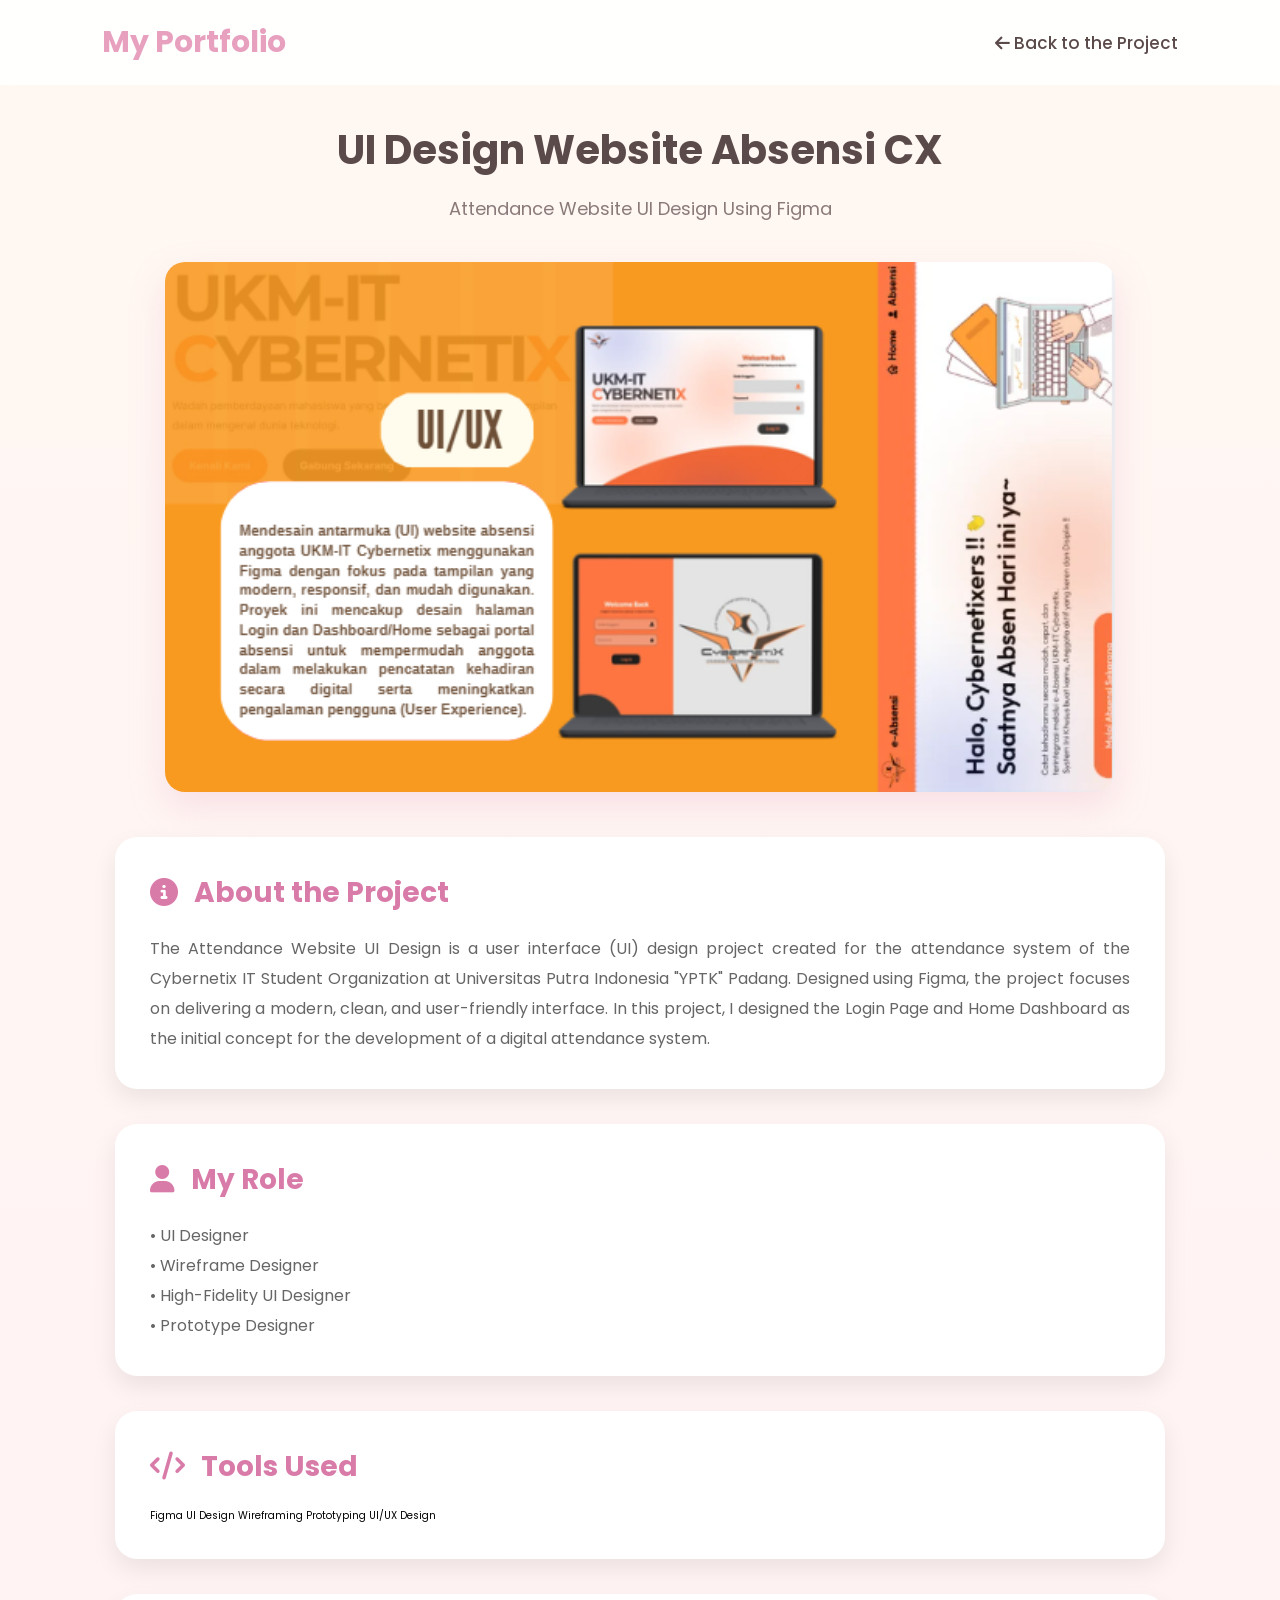
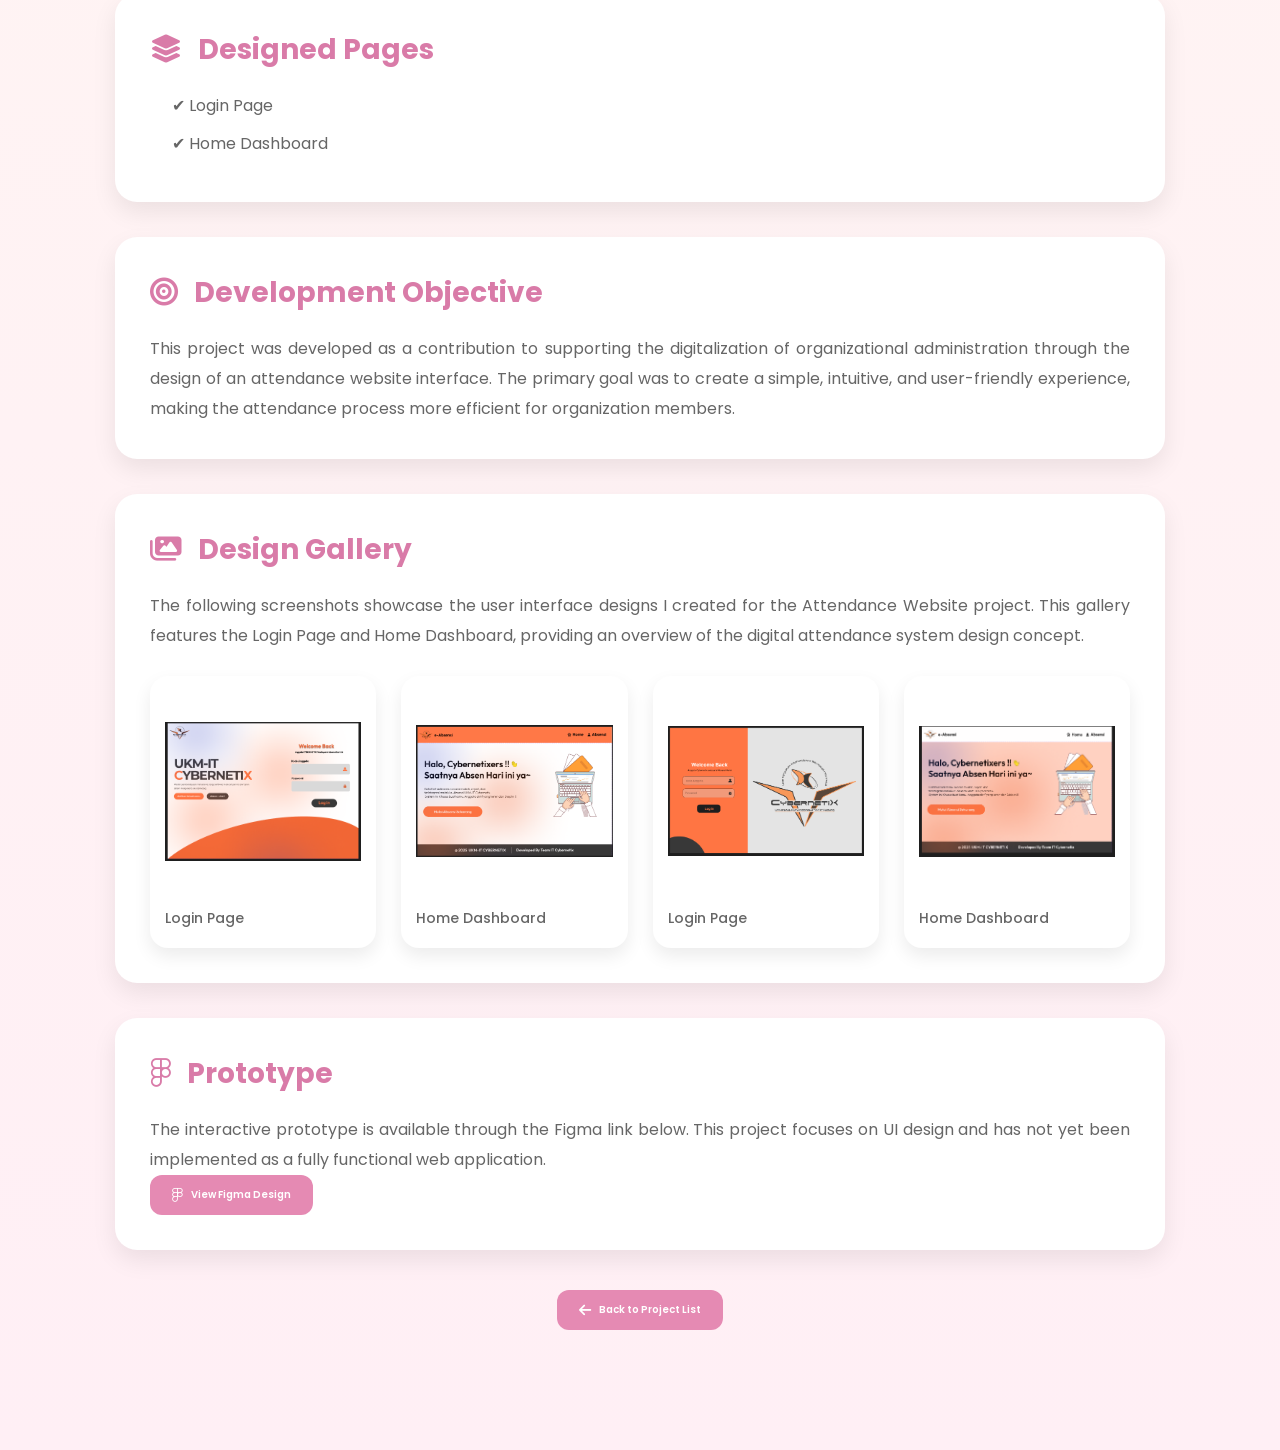
==== commit 098479c2: "Add files via upload" ====
--- a/cx.html
+++ b/cx.html
@@ -29,7 +29,7 @@
 
 <a href="project.html">
 <i class="fa-solid fa-arrow-left"></i>
-Kembali
+Back to the Project
 </a>
 
 </nav>
@@ -43,40 +43,41 @@
 </h1>
 
 <p class="project-subtitle">
-Perancangan Antarmuka Website Absensi menggunakan Figma
+Attendance Website UI Design Using Figma
+
 </p>
 
 <img src="images/project4.png" class="hero-image">
 
-<!-- ================= Tentang ================= -->
+<!-- ================= ABOUT ================= -->
 
 <div class="detail-box">
 
 <h2>
 <i class="fa-solid fa-circle-info"></i>
-Tentang Proyek
-</h2>
-
-<p>
-
-UI Design Website Absensi CX merupakan proyek perancangan antarmuka
-(UI) untuk sistem absensi anggota UKM-IT Cybernetix Universitas Putra
-Indonesia "YPTK" Padang. Desain dibuat menggunakan Figma dengan
-mengutamakan tampilan yang modern, sederhana, serta mudah digunakan.
-Pada proyek ini saya merancang halaman Login dan Home Dashboard
-sebagai konsep awal pengembangan sistem absensi digital.
-
-</p>
-
-</div>
-
-<!-- ================= Peran ================= -->
+About the Project
+</h2>
+
+<p>
+
+The Attendance Website UI Design is a user interface (UI) design project
+created for the attendance system of the Cybernetix IT Student Organization
+at Universitas Putra Indonesia "YPTK" Padang. Designed using Figma, the
+project focuses on delivering a modern, clean, and user-friendly interface.
+In this project, I designed the Login Page and Home Dashboard as the
+initial concept for the development of a digital attendance system.
+
+</p>
+
+</div>
+
+<!-- ================= ROLE ================= -->
 
 <div class="detail-box">
 
 <h2>
 <i class="fa-solid fa-user"></i>
-Peran Saya
+My Role
 </h2>
 
 <p>
@@ -99,13 +100,13 @@
 
 </div>
 
-<!-- ================= Teknologi ================= -->
+<!-- ================= TOOLS ================= -->
 
 <div class="detail-box">
 
 <h2>
 <i class="fa-solid fa-code"></i>
-Tools yang Digunakan
+Tools Used
 </h2>
 
 <div class="project-tech">
@@ -114,23 +115,23 @@
 
 <span>UI Design</span>
 
-<span>Wireframe</span>
-
-<span>Prototype</span>
-
-<span>UI/UX</span>
-
-</div>
-
-</div>
-
-<!-- ================= Halaman ================= -->
+<span>Wireframing</span>
+
+<span>Prototyping</span>
+
+<span>UI/UX Design</span>
+
+</div>
+
+</div>
+
+<!-- ================= PAGES ================= -->
 
 <div class="detail-box">
 
 <h2>
 <i class="fa-solid fa-layer-group"></i>
-Halaman yang Dirancang
+Designed Pages
 </h2>
 
 <ul>
@@ -143,7 +144,7 @@
 
 </div>
 
-<!-- ================= Tujuan ================= -->
+<!-- ================= DEVELOPMENT OBJECTIVE ================= -->
 
 <div class="detail-box">
 
@@ -151,23 +152,23 @@
 
 <i class="fa-solid fa-bullseye"></i>
 
-Tujuan Pengembangan
-
-</h2>
-
-<p>
-
-Proyek ini dikembangkan sebagai bagian dari kontribusi dalam
-mendukung digitalisasi administrasi organisasi melalui perancangan
-antarmuka Website Absensi. Fokus utama desain adalah memberikan
-pengalaman pengguna yang sederhana, nyaman, dan mudah dipahami
-sehingga proses absensi anggota dapat dilakukan secara lebih efektif.
-
-</p>
-
-</div>
-
-<!-- ================= Gallery ================= -->
+Development Objective
+
+</h2>
+
+<p>
+
+This project was developed as a contribution to supporting the
+digitalization of organizational administration through the design of an
+attendance website interface. The primary goal was to create a simple,
+intuitive, and user-friendly experience, making the attendance process
+more efficient for organization members.
+
+</p>
+
+</div>
+
+<!-- ================= GALLERY ================= -->
 
 <div class="detail-box">
 
@@ -175,16 +176,16 @@
 
 <i class="fa-solid fa-images"></i>
 
-Galeri Desain
+Design Gallery
 
 </h2>
 
 <p class="gallery-text">
 
-Berikut merupakan hasil desain antarmuka yang saya kerjakan pada
-proyek Website Absensi CX. Galeri ini menampilkan halaman Login
-dan Home Dashboard sebagai bagian dari konsep desain sistem absensi
-digital.
+The following screenshots showcase the user interface designs I created
+for the Attendance Website project. This gallery features the Login Page
+and Home Dashboard, providing an overview of the digital attendance
+system design concept.
 
 </p>
 
@@ -214,7 +215,7 @@
 
 </div>
 
-<!-- ================= Prototype ================= -->
+<!-- ================= PROTOTYPE ================= -->
 
 <div class="detail-box">
 
@@ -228,9 +229,9 @@
 
 <p>
 
-Prototype desain dapat dilihat melalui Figma apabila diperlukan.
-Proyek ini merupakan rancangan antarmuka (UI Design) dan belum
-diimplementasikan menjadi aplikasi yang dapat dijalankan.
+The interactive prototype is available through the Figma link below.
+This project focuses on UI design and has not yet been implemented as a
+fully functional web application.
 
 </p>
 
@@ -239,6 +240,7 @@
 class="project-btn">
 
 <i class="fa-brands fa-figma"></i>
+
 View Figma Design
 
 </a>
@@ -251,7 +253,7 @@
 
 <i class="fa-solid fa-arrow-left"></i>
 
-Kembali ke Daftar Proyek
+Back to Project List
 
 </a>
 
--- a/style.css
+++ b/style.css
@@ -22,10 +22,44 @@
 }
 
 body{
-    background:#FFF8F2;
-    color:#5B4A4A;
-    overflow-x:hidden;
-}
+
+    font-family:'Poppins',sans-serif;
+
+    background-color:#fcfbff;
+
+    background-image:
+
+    /* Grid */
+    linear-gradient(rgba(180,190,255,.10) 1px, transparent 1px),
+    linear-gradient(90deg, rgba(180,190,255,.10) 1px, transparent 1px),
+
+    /* Glow Biru */
+    radial-gradient(circle at top right,
+    rgba(170,190,255,.28),
+    transparent 38%),
+
+    /* Glow Pink */
+    radial-gradient(circle at bottom left,
+    rgba(255,190,225,.22),
+    transparent 40%),
+
+    /* Glow Putih */
+    radial-gradient(circle at center,
+    rgba(255,255,255,.65),
+    transparent 55%);
+
+    background-size:
+    72px 72px,
+    72px 72px,
+    auto,
+    auto,
+    auto;
+
+    background-attachment:fixed;
+
+}
+
+
 
 img{
     display:block;
@@ -37,6 +71,19 @@
     padding:10rem 9% 4rem;
 }
 
+@media (max-width:768px){
+
+    .about-content p{
+
+        text-align:justify;
+
+        font-size:1.45rem;
+
+        line-height:2.5rem;
+
+    }
+
+}
 /* ==========================================================
    SCROLLBAR
 ========================================================== */
@@ -62,20 +109,49 @@
 ========================================================== */
 
 .header{
+
     position:fixed;
     top:0;
     left:0;
+
     width:100%;
-    padding:2rem 9%;
+
+    padding:20px 8%;
+
     display:flex;
     justify-content:space-between;
     align-items:center;
-    background:rgba(255,248,242,.95);
+
+    background:rgba(255,255,255,.9);
     backdrop-filter:blur(12px);
-    box-shadow:0 5px 20px rgba(232,160,191,.15);
+
     z-index:1000;
-}
-
+
+}
+
+#menu-icon{
+
+    display:none;
+
+    font-size:3rem;
+
+    color:#D97BA8;
+
+    cursor:pointer;
+
+    position:relative;
+
+    z-index:10001;
+
+}
+
+@media (max-width:768px){
+
+    #menu-icon{
+        display:block;
+    }
+
+}
 /* ==========================================================
    LOGO
 ========================================================== */
@@ -94,9 +170,44 @@
    NAVBAR
 ========================================================== */
 
-.navbar{
-    display:flex;
-    gap:3rem;
+@media (max-width:768px){
+
+    #menu-icon{
+        display:block;
+    }
+
+    .navbar{
+
+        position:absolute;
+        top:100%;
+        right:5%;
+
+        width:220px;
+
+        background:#fff;
+
+        border-radius:15px;
+
+        box-shadow:0 10px 30px rgba(0,0,0,.12);
+
+        display:none;
+
+        flex-direction:column;
+
+        padding:20px;
+
+        gap:18px;
+
+        z-index:1000;
+
+    }
+
+    .navbar.active{
+        display:flex;
+    }
+
+
+
 }
 
 .navbar a{
@@ -197,7 +308,9 @@
     line-height:3rem;
     color:#7C676B;
 }
-
+.home{
+    padding-top:150px;
+}
 /* ==========================================================
    SOCIAL
 ========================================================== */
@@ -358,8 +471,20 @@
 }
 
 .about-content{
-    padding:35px;
-}
+    padding:22px;
+}
+
+}
+
+@media (max-width:768px){
+
+    .about-content{
+
+        width:100%;
+
+        max-width:none;
+
+    }
 
 }
 
@@ -544,7 +669,7 @@
 
 .education-image img{
     width:50%;
-    height:250px;
+    height:500px;
     object-fit:cover;
     border-radius:20px;
 }
@@ -554,30 +679,22 @@
 }
 
 .timeline::before{
-    content:"";
-    position:absolute;
-    left:5px;
-    width:4px;
-    height:100%;
-    background:#E8A0BF;
+    display:none;
 }
 
 .timeline-item{
-    position:relative;
-    padding-left:55px;
-    margin-bottom:30px;
-}
-.circle{
-    position:absolute;
-    left:8px;
-    top:18px;
-    width:28px;
-    height:28px;
-    border-radius:50%;
-    background:#E8A0BF;
-    border:5px solid #FFF8F2;
-}
-
+
+    position: relative;
+
+    padding-left: 0;
+
+    margin-bottom: 30px;
+
+    display: flex;
+
+    justify-content: center;
+
+}
 .content{
     width:100%;
     background:#fff;
@@ -929,8 +1046,8 @@
 }
 
 .activity-gallery img{
-    width:230px;
-    height:170px;
+    width:300px;
+    height:180px;
     object-fit:cover;
     border-radius:15px;
     border:4px solid #fff;
@@ -1132,75 +1249,165 @@
     line-height:30px;
 }
 
+/* ================= PROJECT ================= */
+
 .project-container{
     display:grid;
-    grid-template-columns:repeat(auto-fit,minmax(360px,1fr));
-    gap:30px;
-    align-items:start;
+    grid-template-columns:repeat(auto-fit,minmax(340px,1fr));
+    gap:35px;
+    margin-top:50px;
 }
 
 .project-card{
+
     background:#fff;
-    border-radius:25px;
+
+    border-radius:22px;
+
     overflow:hidden;
-    box-shadow:0 12px 28px rgba(0,0,0,.08);
+
+    box-shadow:0 15px 35px rgba(0,0,0,.08);
+
     transition:.35s;
+
 }
 
 .project-card:hover{
+
     transform:translateY(-10px);
-    box-shadow:0 20px 40px rgba(232,160,191,.30);
+
+    box-shadow:0 20px 45px rgba(228,140,180,.22);
+
 }
 
 .project-card img{
+
     width:100%;
+
     height:240px;
+
     object-fit:cover;
-}
-
-.project-content{
-    padding:28px;
-}
-
-.project-content h3{
-    color:#D97BA8;
-    font-size:24px;
-    margin-bottom:15px;
-}
-
-.project-content p{
+
+    display:block;
+
+}
+
+.project-info{
+
+    padding:22px;
+
+}
+
+.project-info h3{
+
+    font-size:23px;
+
+    color:#333;
+
+    margin-bottom:12px;
+
+    font-weight:700;
+
+}
+
+.project-info p{
+
     color:#666;
-    font-size:16px;
-    line-height:28px;
-    margin-bottom:20px;
-}
-
-.project-tech{
-    display:flex;
-    flex-wrap:wrap;
-    gap:10px;
-    margin:20px 0;
-}
-
-.project-tech span{
-    background:#FDEAF2;
-    color:#D97BA8;
-    padding:8px 18px;
-    border-radius:30px;
+
+    font-size:15px;
+
+    line-height:1.7;
+
+    margin-bottom:22px;
+
+}
+
+.project-btn{
+
+    display:inline-flex;
+
+    align-items:center;
+
+    gap:8px;
+
+    padding:12px 22px;
+
+    background:#e58ab3;
+
+    color:#fff;
+
+    border-radius:12px;
+
+    text-decoration:none;
+
+    font-weight:600;
+
+    transition:.3s;
+
+}
+
+.project-btn:hover{
+
+    background:#d96a9d;
+
+}
+
+.project-btn i{
+
     font-size:14px;
-    font-weight:600;
+
+}
+
+@media(max-width:768px){
+
+.project-container{
+
+    grid-template-columns:1fr;
+
+    gap:25px;
+
+}
+
+.project-card img{
+
+    height:180px;
+
+}
+
+.project-info{
+
+    padding:18px;
+
+}
+
+.project-info h3{
+
+    font-size:19px;
+
+}
+
+.project-info p{
+
+    font-size:14px;
+
 }
 
 .project-btn{
-    display:inline-flex;
-    align-items:center;
-    gap:10px;
-    padding:13px 28px;
-    background:#E8A0BF;
-    color:#fff;
-    border-radius:40px;
-    font-size:15px;
-    transition:.35s;
+
+    width:100%;
+
+    justify-content:center;
+
+}
+
+}
+
+.project-card img{
+    transition:0.4s;
+}
+
+.project-card:hover img{
+    transform:scale(1.05);
 }
 
 .project-btn:hover{
@@ -1966,74 +2173,7 @@
 }
 
 
-.project-card{
-    position:relative;
-    overflow:hidden;
-    border-radius:20px;
-    cursor:pointer;
-}
-
-.project-card img{
-    width:100%;
-    height:320px;
-    object-fit:cover;
-
-    filter:grayscale(100%);
-    transition:.5s;
-}
-
-.overlay{
-    position:absolute;
-    inset:0;
-
-    background:rgba(0,0,0,.55);
-
-    display:flex;
-    flex-direction:column;
-    justify-content:flex-end;
-
-    padding:25px;
-
-    opacity:0;
-
-    transition:.5s;
-}
-
-.project-card:hover img{
-
-    filter:grayscale(0);
-
-    transform:scale(1.08);
-
-}
-
-.project-card:hover .overlay{
-
-    opacity:1;
-
-}
-
-.overlay h3,
-.overlay p,
-.overlay a{
-
-    transform:translateY(25px);
-
-    opacity:0;
-
-    transition:.4s;
-
-}
-
-.project-card:hover h3,
-.project-card:hover p,
-.project-card:hover a{
-
-    transform:translateY(0);
-
-    opacity:1;
-
-}
+
 
 /* ================= RESPONSIVE TABLET ================= */
 
@@ -2068,55 +2208,12 @@
 
     .header{
         padding:15px 5%;
-    }
-
-    .navbar{
-        display:flex;
-        gap:15px;
-        flex-wrap:wrap;
-        justify-content:center;
-        margin-top:10px;
     }
 
     .home{
         flex-direction:column-reverse;
         text-align:center;
         gap:40px;
-    }
-
-    .home-content h1{
-        font-size:48px;
-    }
-
-    .home-content h2{
-        font-size:24px;
-    }
-
-    .home-content p{
-        font-size:16px;
-        line-height:28px;
-    }
-
-    .home-img img{
-        width:280px;
-        height:280px;
-    }
-
-    .social-icons{
-        justify-content:center;
-    }
-
-    .btn-group{
-        justify-content:center;
-        flex-wrap:wrap;
-    }
-
-    .hero-stats{
-        justify-content:center;
-    }
-
-    .stat-box{
-        width:140px;
     }
 
 }
@@ -2237,9 +2334,7 @@
     box-shadow:0 10px 20px rgba(0,0,0,.1);
 }
 
-.navbar.active{
-    display:flex;
-}
+
 
 .navbar a{
     margin:15px 0;
@@ -2549,3 +2644,326 @@
     gap:15px;
 }
 
+@media(max-width:768px){
+
+.project-card .overlay{
+
+    opacity:1;
+
+    background:rgba(0,0,0,.35);
+
+}
+
+.overlay h3,
+.overlay p,
+.overlay a{
+
+    opacity:1;
+
+    transform:none;
+
+}
+
+}
+
+@media (max-width:768px){
+
+    .skills-section{
+        grid-template-columns:1fr;
+        gap:20px;
+    }
+
+}
+
+@media (max-width:768px){
+
+    .tools-grid{
+        grid-template-columns:repeat(3,1fr);
+        gap:15px;
+    }
+
+}
+
+@media (max-width:768px){
+
+.tool i{
+    width:50px;
+    height:50px;
+    font-size:26px;
+}
+
+.tool img{
+    width:36px;
+    height:36px;
+}
+
+.tool span{
+    font-size:12px;
+}
+
+}
+
+.view-all{
+
+    text-align:center;
+
+    margin-top:40px;
+
+}
+
+.view-btn{
+
+    display:inline-flex;
+
+    align-items:center;
+
+    gap:10px;
+
+    padding:14px 28px;
+
+    background:#E8A0BF;
+
+    color:#fff;
+
+    border-radius:50px;
+
+    font-size:16px;
+
+    font-weight:600;
+
+    transition:.35s;
+
+    box-shadow:0 10px 25px rgba(232,160,191,.25);
+
+}
+
+.view-btn:hover{
+
+    background:#D97BA8;
+
+    transform:translateY(-5px);
+
+    box-shadow:0 15px 30px rgba(232,160,191,.35);
+
+}
+
+.view-btn i{
+
+    transition:.3s;
+
+}
+
+.view-btn:hover i{
+
+    transform:translateX(5px);
+
+}
+
+.moreCertificates{
+    display:none;
+}
+
+.certificate-btn{
+    text-align:center;
+    margin-top:40px;
+}
+
+.view-btn{
+
+    border:none;
+
+    background:#fff;
+
+    color:#e37ba8;
+
+    padding:14px 32px;
+
+    border-radius:50px;
+
+    font-weight:600;
+
+    cursor:pointer;
+
+    box-shadow:0 10px 25px rgba(0,0,0,.08);
+
+    transition:.3s;
+
+}
+
+.view-btn:hover{
+
+    background:#e37ba8;
+
+    color:#fff;
+
+    transform:translateY(-4px);
+
+}
+
+.view-btn i{
+
+    margin-left:8px;
+
+}
+
+/* ================= MOBILE ================= */
+
+@media (max-width:768px){
+
+    .certificate-container{
+
+        grid-template-columns:repeat(2,1fr);
+
+        gap:15px;
+
+    }
+
+    .certificate-card img{
+
+        height:120px;
+        object-fit:cover;
+
+    }
+
+    .certificate-card h3{
+
+        font-size:13px;
+
+    }
+
+    .certificate-card p{
+
+        font-size:11px;
+
+    }
+
+}
+
+/* ================= NAVBAR ================= */
+
+/* ================= Desktop ================= */
+
+.navbar{
+
+    display:flex;
+
+    align-items:center;
+
+    gap:35px;
+
+}
+
+.navbar a{
+
+    display:inline-block;
+
+    color:#5B4A4A;
+
+    font-size:1.7rem;
+
+    font-weight:500;
+
+    padding:5px 0;
+
+}
+
+@media (max-width:768px){
+
+    .home{
+        padding-top:120px;
+    }
+
+}
+
+/* ================= MOBILE NAVBAR ================= */
+
+@media (max-width:768px){
+
+    #menu-icon{
+        display:block;
+    }
+
+    .navbar{
+
+        display:none !important;
+
+        position:absolute;
+
+        top:70px;
+        right:5%;
+
+        width:220px;
+
+        flex-direction:column;
+
+        align-items:center;
+
+        background:#fff;
+
+        border-radius:15px;
+
+        padding:20px;
+
+        gap:18px;
+
+        box-shadow:0 10px 30px rgba(0,0,0,.12);
+
+        z-index:9999;
+
+    }
+
+    .navbar.active{
+        display:flex !important;
+    }
+
+}
+
+@media (max-width:768px){
+
+    html{
+        font-size: 55%;
+    }
+
+    p{
+        font-size: 1.4rem;
+        line-height: 2.2rem;
+    }
+
+    h1{
+        font-size: 3.8rem;
+    }
+
+    h2{
+        font-size: 3rem;
+    }
+
+    h3{
+        font-size: 2.2rem;
+    }
+
+}
+
+
+@media (max-width:768px){
+
+    .timeline-item{
+
+        padding-left: 0;
+
+        display: flex;
+
+        justify-content: center;
+
+    }
+
+    .content{
+
+        width: 100%;
+
+        margin: 0 auto;
+
+        padding: 25px;
+
+    }
+
+}
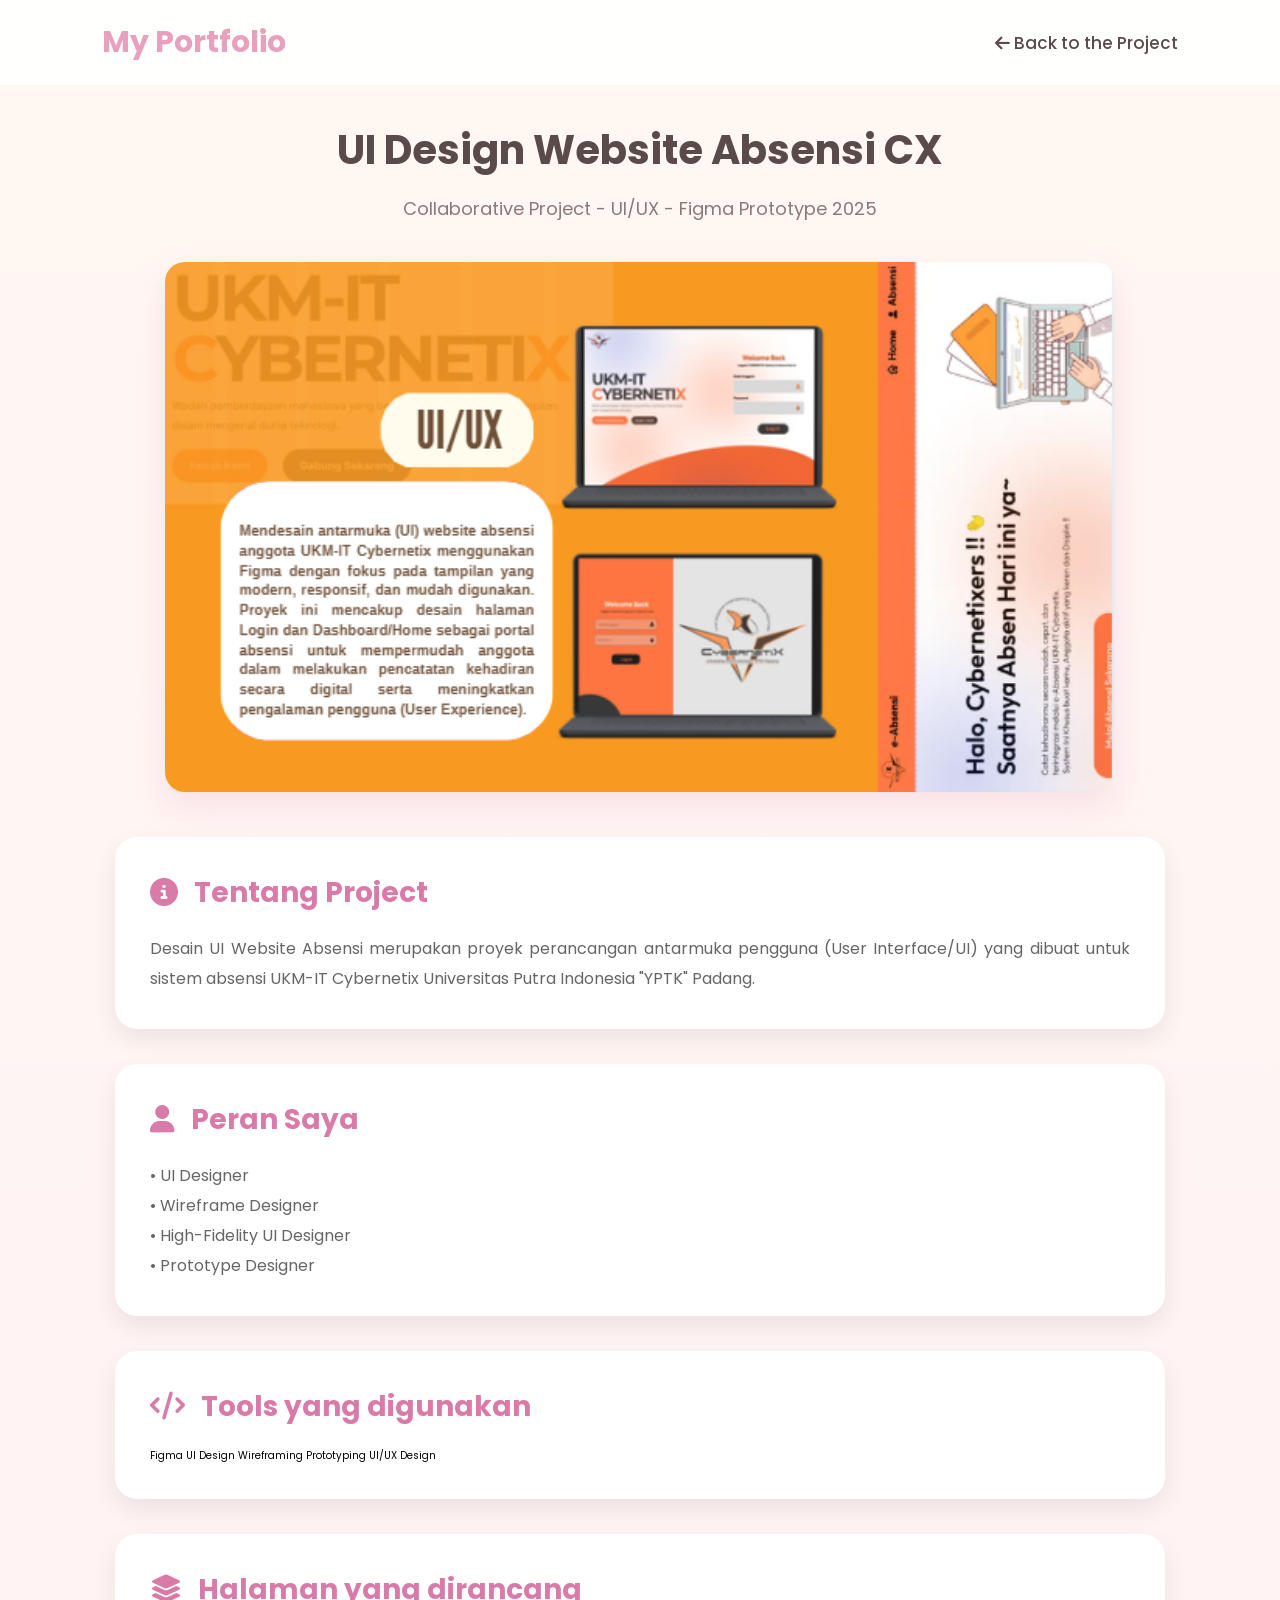
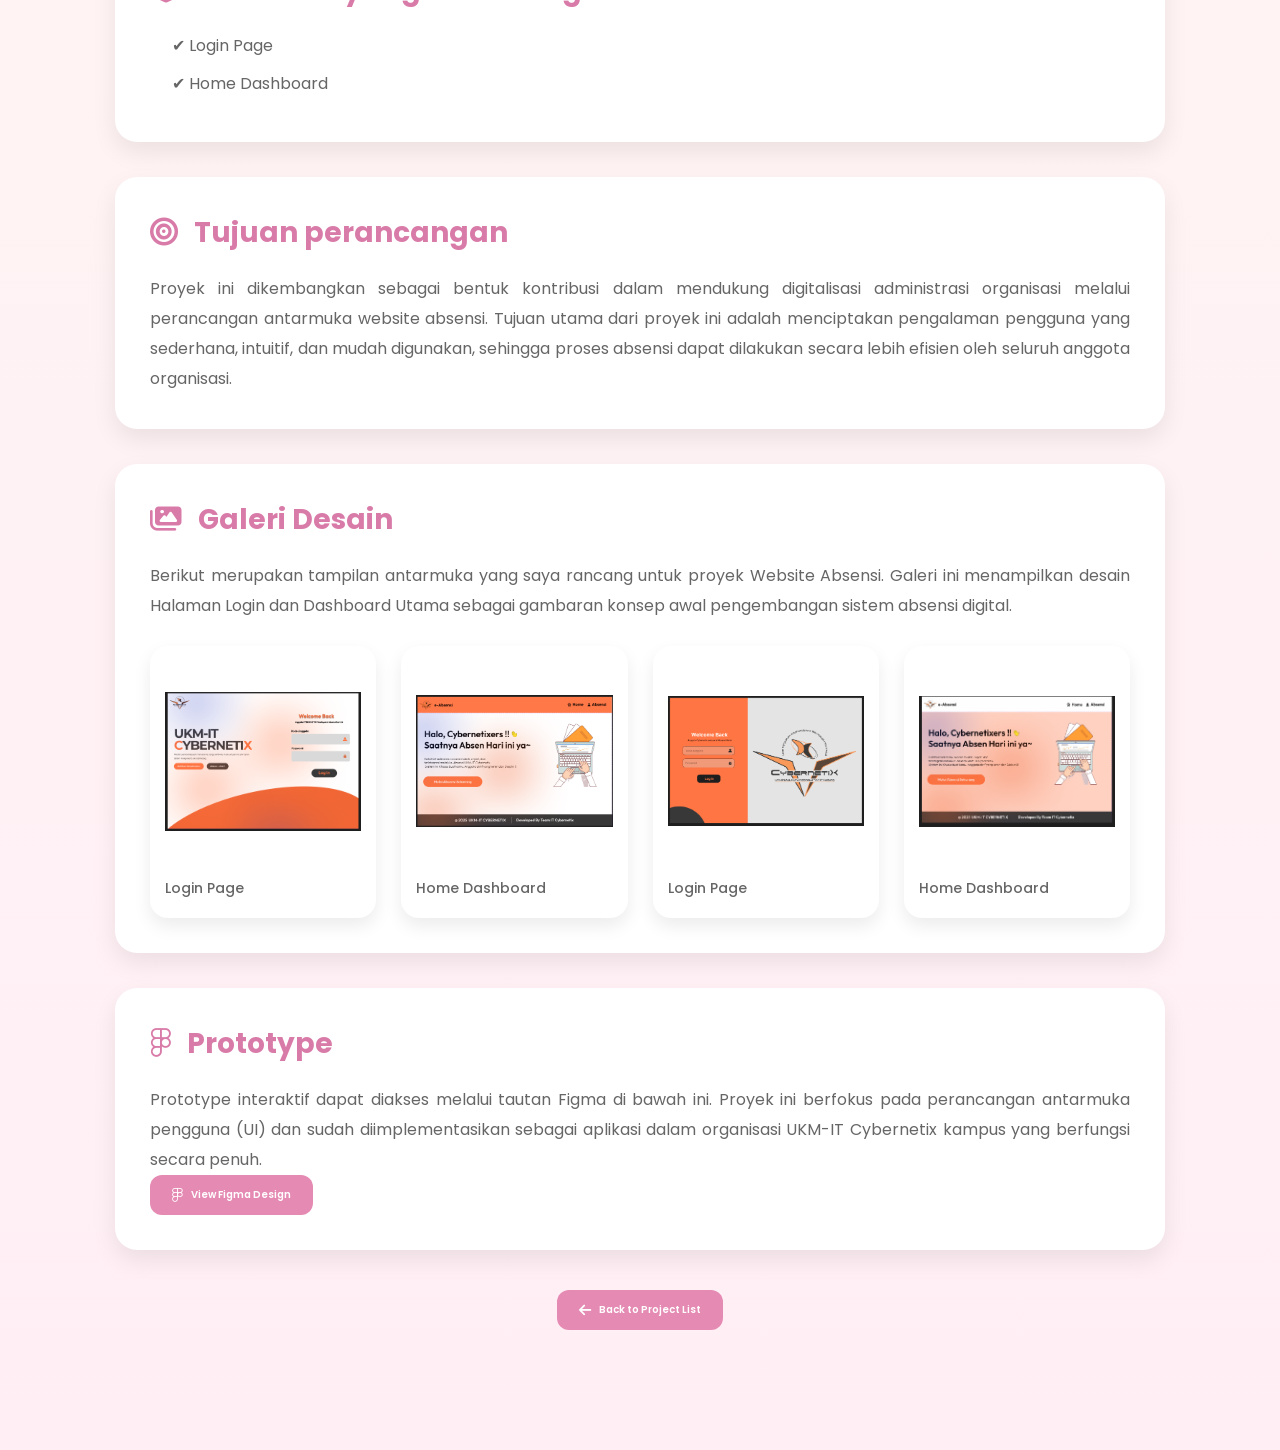
==== commit daa5906f: "Add files via upload" ====
--- a/cx.html
+++ b/cx.html
@@ -43,7 +43,7 @@
 </h1>
 
 <p class="project-subtitle">
-Attendance Website UI Design Using Figma
+Collaborative Project - UI/UX - Figma Prototype 2025
 
 </p>
 
@@ -55,17 +55,15 @@
 
 <h2>
 <i class="fa-solid fa-circle-info"></i>
-About the Project
-</h2>
-
-<p>
-
-The Attendance Website UI Design is a user interface (UI) design project
-created for the attendance system of the Cybernetix IT Student Organization
-at Universitas Putra Indonesia "YPTK" Padang. Designed using Figma, the
-project focuses on delivering a modern, clean, and user-friendly interface.
-In this project, I designed the Login Page and Home Dashboard as the
-initial concept for the development of a digital attendance system.
+Tentang Project
+</h2>
+
+<p>
+
+Desain UI Website Absensi merupakan proyek perancangan
+ antarmuka pengguna (User Interface/UI) yang dibuat untuk
+  sistem absensi UKM-IT Cybernetix Universitas Putra Indonesia
+   "YPTK" Padang.
 
 </p>
 
@@ -77,7 +75,7 @@
 
 <h2>
 <i class="fa-solid fa-user"></i>
-My Role
+Peran Saya
 </h2>
 
 <p>
@@ -106,7 +104,7 @@
 
 <h2>
 <i class="fa-solid fa-code"></i>
-Tools Used
+Tools yang digunakan
 </h2>
 
 <div class="project-tech">
@@ -131,8 +129,7 @@
 
 <h2>
 <i class="fa-solid fa-layer-group"></i>
-Designed Pages
-</h2>
+Halaman yang dirancang</h2>
 
 <ul>
 
@@ -152,18 +149,17 @@
 
 <i class="fa-solid fa-bullseye"></i>
 
-Development Objective
-
-</h2>
-
-<p>
-
-This project was developed as a contribution to supporting the
-digitalization of organizational administration through the design of an
-attendance website interface. The primary goal was to create a simple,
-intuitive, and user-friendly experience, making the attendance process
-more efficient for organization members.
-
+Tujuan perancangan
+</h2>
+
+<p>
+
+Proyek ini dikembangkan sebagai bentuk kontribusi dalam mendukung
+digitalisasi administrasi organisasi melalui perancangan antarmuka
+website absensi. Tujuan utama dari proyek ini adalah menciptakan
+pengalaman pengguna yang sederhana, intuitif, dan mudah digunakan,
+sehingga proses absensi dapat dilakukan secara lebih efisien oleh
+seluruh anggota organisasi.
 </p>
 
 </div>
@@ -176,16 +172,15 @@
 
 <i class="fa-solid fa-images"></i>
 
-Design Gallery
-
+Galeri Desain
 </h2>
 
 <p class="gallery-text">
 
-The following screenshots showcase the user interface designs I created
-for the Attendance Website project. This gallery features the Login Page
-and Home Dashboard, providing an overview of the digital attendance
-system design concept.
+Berikut merupakan tampilan antarmuka yang saya rancang untuk proyek
+Website Absensi. Galeri ini menampilkan desain Halaman Login dan
+Dashboard Utama sebagai gambaran konsep awal pengembangan sistem
+absensi digital.
 
 </p>
 
@@ -229,9 +224,10 @@
 
 <p>
 
-The interactive prototype is available through the Figma link below.
-This project focuses on UI design and has not yet been implemented as a
-fully functional web application.
+Prototype interaktif dapat diakses melalui tautan Figma di bawah ini.
+Proyek ini berfokus pada perancangan antarmuka pengguna (UI) dan
+sudah diimplementasikan sebagai aplikasi dalam organisasi UKM-IT Cybernetix kampus
+yang berfungsi secara penuh.
 
 </p>
 
